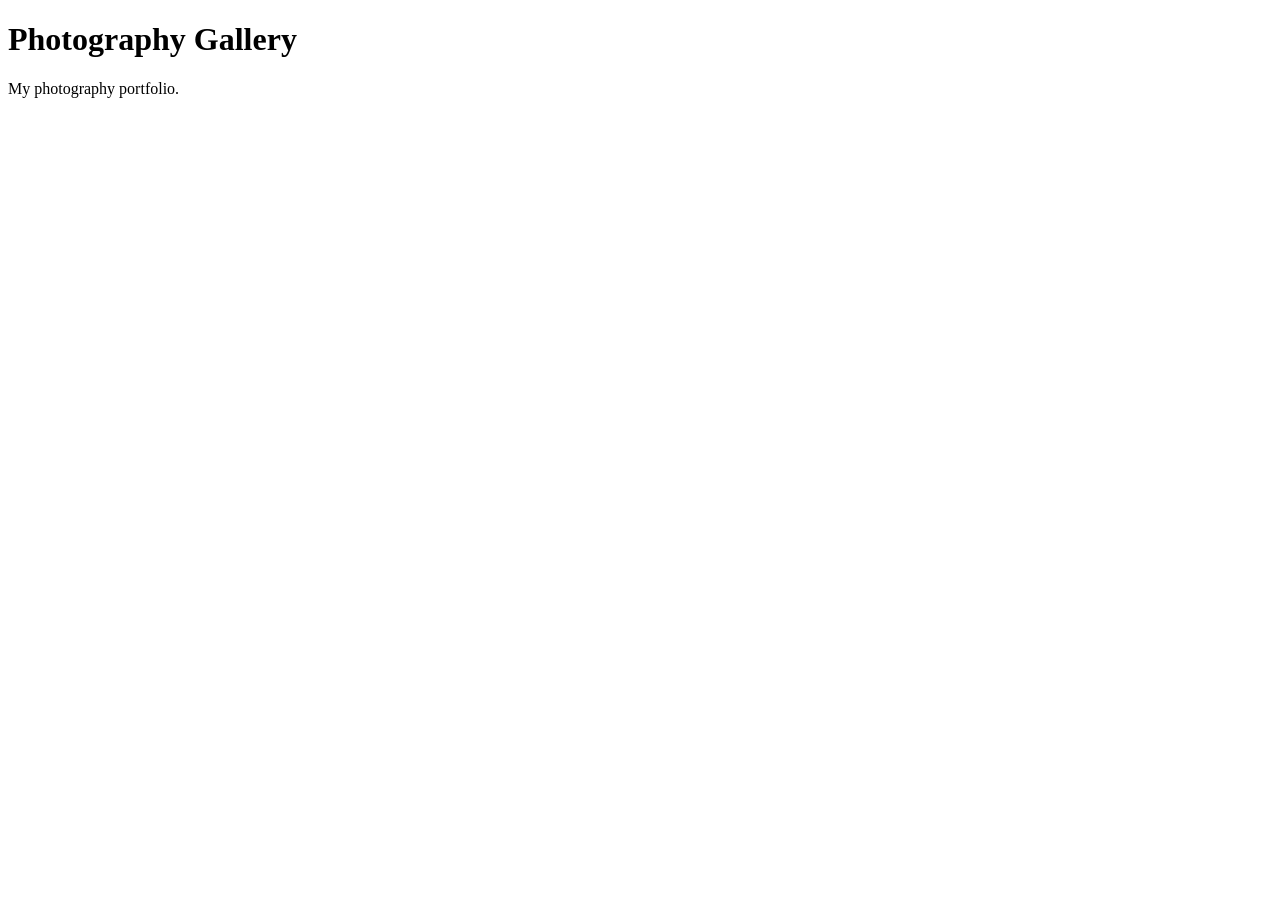
==== index.html @ 21d99387 "Create initial photography gallery" ====
<!DOCTYPE html>
<html lang="en">
<head>
    <meta charset="UTF-8">
    <meta name="viewport" content="width=device-width, initial-scale=1.0">
    <title>Photography Gallery</title>
</head>
<body>
    <h1>Photography Gallery</h1>
    <p>My photography portfolio.</p>
</body>
</html>
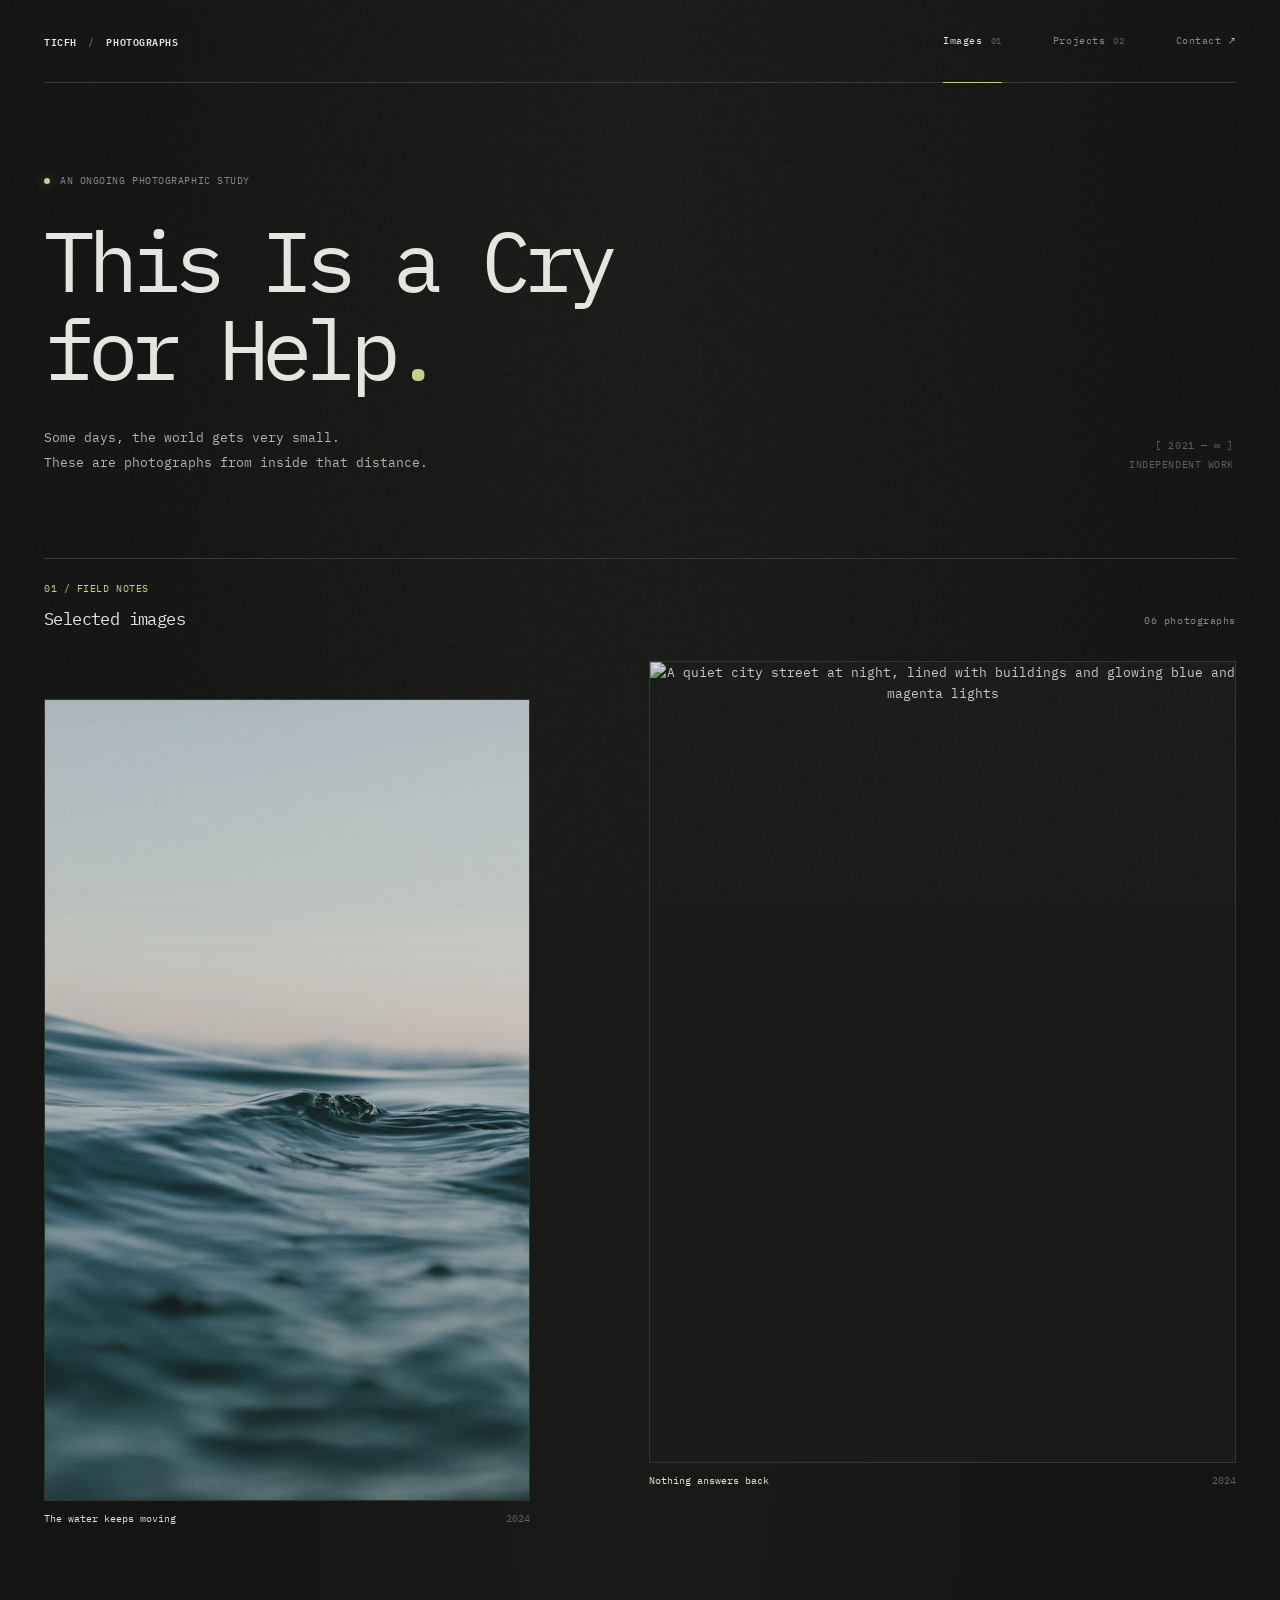
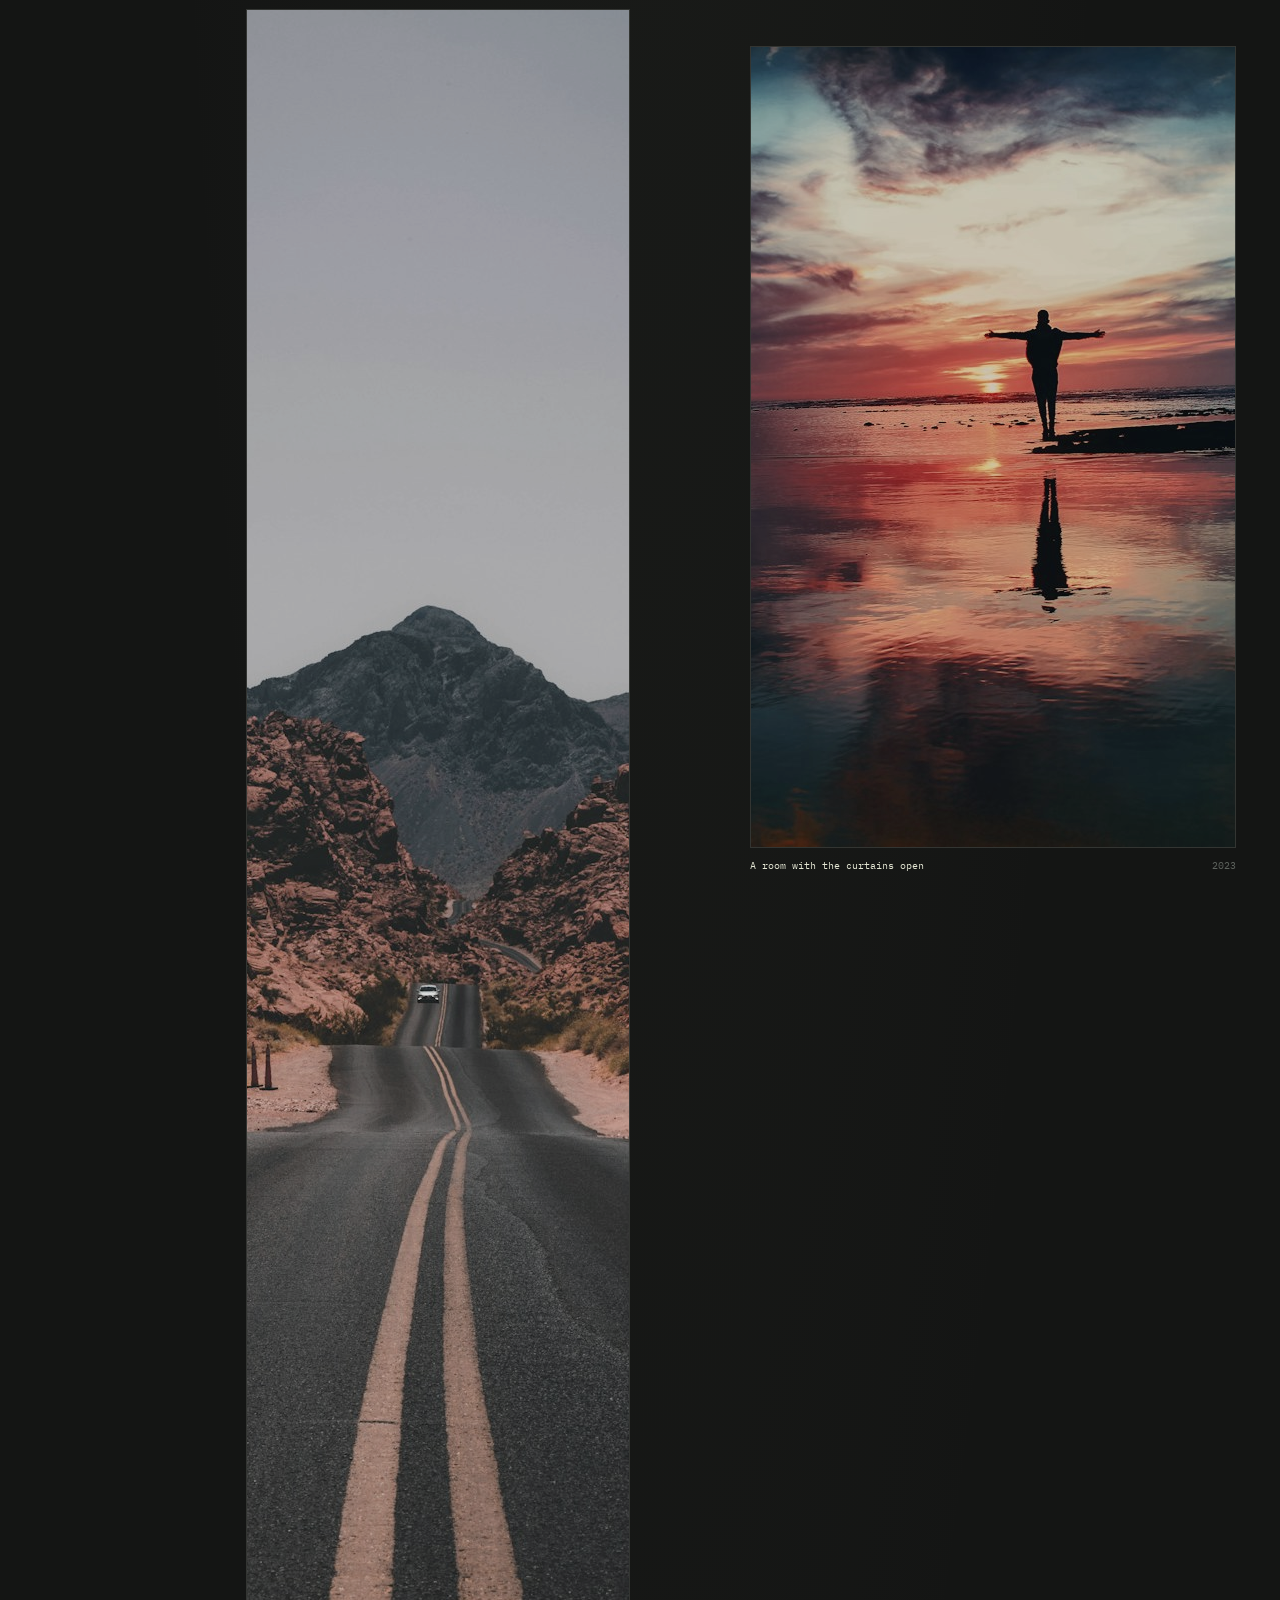
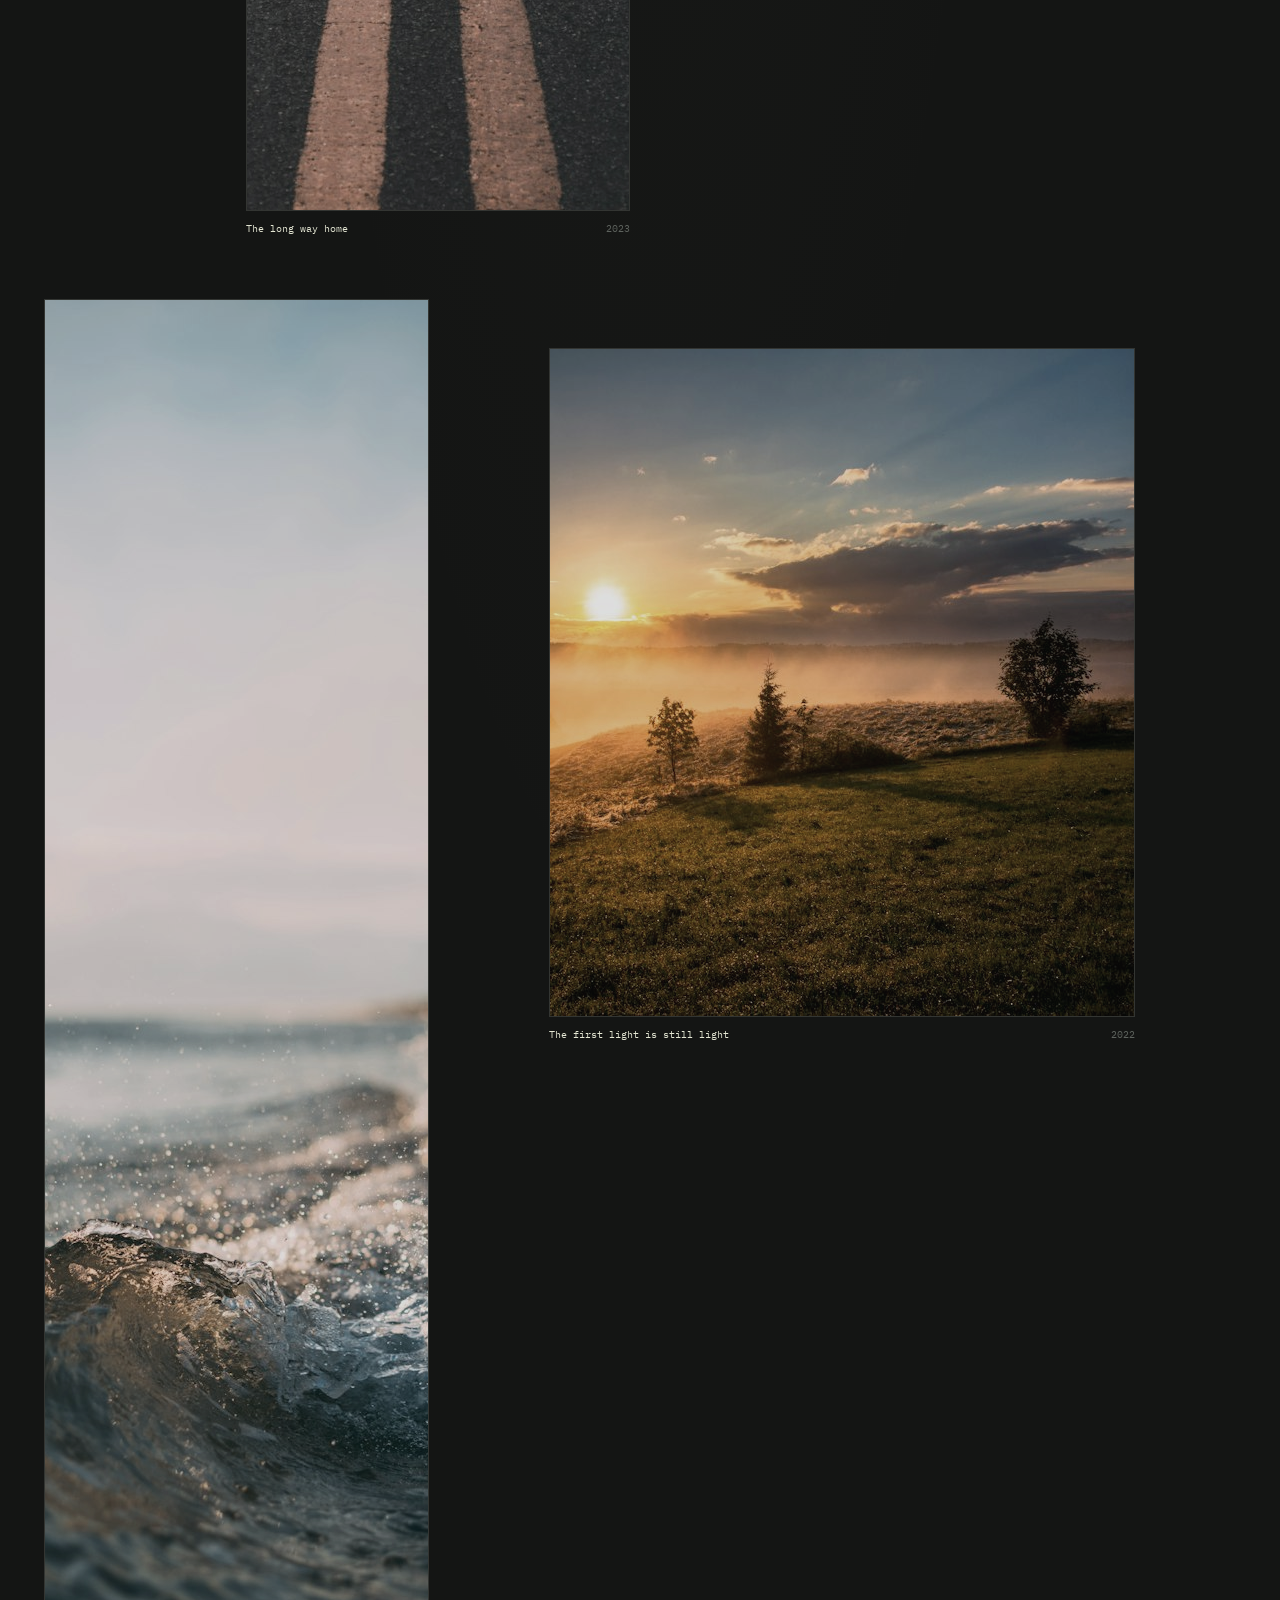
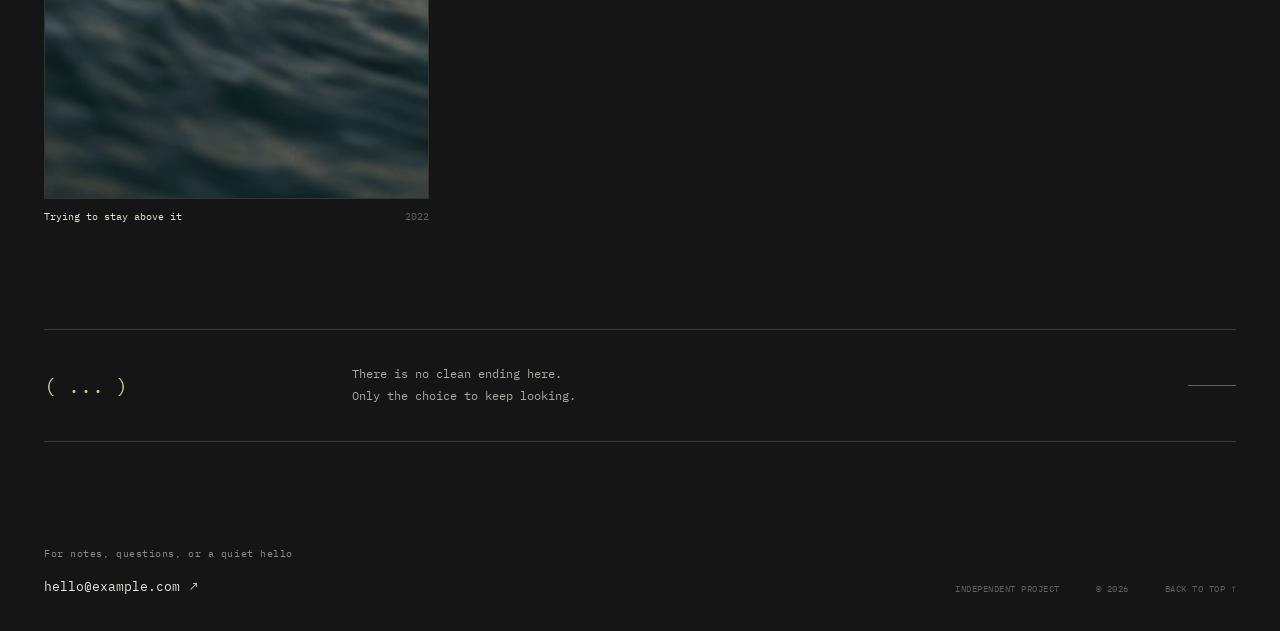
==== commit 250ebafa: "baseline ai website" ====
--- a/index.html
+++ b/index.html
@@ -4,10 +4,83 @@
 <head>
     <meta charset="UTF-8">
     <meta name="viewport" content="width=device-width, initial-scale=1.0">
-    <title>Photography Gallery</title>
+    <meta name="theme-color" content="#141514">
+    <meta name="description" content="A photographic study of isolation, difficult days, and the distance between needing help and asking for it.">
+    <title>This Is a Cry for Help — Photographs</title>
+    <link rel="stylesheet" href="./styles.css">
+    <script src="./script.js" defer></script>
 </head>
 <body>
-    <h1>Photography Gallery</h1>
-    <p>My photography portfolio.</p>
+    <div class="page-shell">
+        <header class="site-header">
+            <a class="wordmark" href="#top" aria-label="This Is a Cry for Help, home">TICFH<span> / </span>PHOTOGRAPHS</a>
+            <nav class="top-nav" aria-label="Main navigation">
+                <button class="nav-button is-active" type="button" data-view="gallery" aria-current="page">Images <span>01</span></button>
+                <button class="nav-button" type="button" data-view="projects">Projects <span>02</span></button>
+                <a class="nav-contact" href="#contact">Contact <span aria-hidden="true">↗</span></a>
+            </nav>
+        </header>
+
+        <main id="top">
+            <section class="intro" aria-labelledby="page-title">
+                <p class="eyebrow"><span class="status-dot" aria-hidden="true"></span> An ongoing photographic study</p>
+                <h1 id="page-title">This Is a Cry<br>for Help<span class="title-period">.</span></h1>
+                <div class="intro-bottom">
+                    <p class="artist-statement">Some days, the world gets very small.<br>These are photographs from inside that distance.</p>
+                    <p class="intro-index">[ 2021 — ∞ ]<br>INDEPENDENT WORK</p>
+                </div>
+            </section>
+
+            <section class="gallery-section" aria-labelledby="gallery-heading">
+                <div class="section-heading">
+                    <div>
+                        <p class="eyebrow section-kicker" id="view-kicker">01 / FIELD NOTES</p>
+                        <h2 id="gallery-heading">Selected images</h2>
+                    </div>
+                    <p class="image-count" id="image-count" aria-live="polite">Loading images…</p>
+                </div>
+                <div class="project-list" id="project-list" hidden></div>
+                <div class="photo-grid" id="photo-grid" aria-live="polite"></div>
+                <p class="load-error" id="load-error" role="alert" hidden>Images could not be loaded. Check that the gallery data file is available.</p>
+            </section>
+
+            <section class="closing-note" aria-label="Artist note">
+                <p class="closing-mark" aria-hidden="true">( ... )</p>
+                <p>There is no clean ending here.<br>Only the choice to keep looking.</p>
+                <span class="closing-rule" aria-hidden="true"></span>
+            </section>
+        </main>
+
+        <footer class="site-footer" id="contact">
+            <div>
+                <p class="eyebrow">For notes, questions, or a quiet hello</p>
+                <a class="email-link" href="mailto:hello@example.com">hello@example.com <span aria-hidden="true">↗</span></a>
+            </div>
+            <div class="footer-meta">
+                <span>INDEPENDENT PROJECT</span>
+                <span>© <span id="current-year"></span></span>
+                <a href="#top">BACK TO TOP ↑</a>
+            </div>
+        </footer>
+    </div>
+
+    <dialog class="lightbox" id="lightbox" aria-label="Photograph viewer">
+        <div class="lightbox-inner">
+            <div class="lightbox-topline">
+                <p class="lightbox-count" id="lightbox-count"></p>
+                <button class="icon-button close-button" id="close-lightbox" type="button" aria-label="Close photograph viewer" title="Close (Esc)">×</button>
+            </div>
+            <button class="lightbox-image-button" id="lightbox-image-button" type="button" aria-label="Next photograph">
+                <img id="lightbox-image" src="" alt="">
+            </button>
+            <div class="lightbox-caption-row">
+                <p class="lightbox-caption" id="lightbox-caption"></p>
+                <div class="lightbox-controls">
+                    <button class="icon-button" id="previous-image" type="button" aria-label="Previous photograph" title="Previous (←)">←</button>
+                    <button class="icon-button" id="next-image" type="button" aria-label="Next photograph" title="Next (→)">→</button>
+                </div>
+            </div>
+        </div>
+    </dialog>
 </body>
 </html>
--- a/styles.css
+++ b/styles.css
@@ -0,0 +1,834 @@
+@import url('https://fonts.googleapis.com/css2?family=IBM+Plex+Mono:wght@400;500;600&display=swap');
+
+:root {
+    color-scheme: dark;
+    --ink: #e7e5df;
+    --muted: #898b85;
+    --dim: #5d625d;
+    --line: #383b37;
+    --surface: #141514;
+    --surface-raised: #1a1c1a;
+    --acid: #c6d08c;
+    --mono: 'IBM Plex Mono', 'SFMono-Regular', Consolas, 'Liberation Mono', monospace;
+}
+
+* {
+    box-sizing: border-box;
+}
+
+html {
+    scroll-behavior: smooth;
+    background: var(--surface);
+}
+
+body {
+    margin: 0;
+    background-color: var(--surface);
+    background-image: radial-gradient(ellipse at 50% 0%, rgba(111, 119, 96, 0.08), transparent 55%);
+    color: var(--ink);
+    font-family: var(--mono);
+    font-size: 13px;
+    line-height: 1.65;
+    -webkit-font-smoothing: antialiased;
+}
+
+body::after {
+    position: fixed;
+    z-index: 5;
+    pointer-events: none;
+    content: '';
+    inset: 0;
+    opacity: 0.075;
+    background-image: url("data:image/svg+xml,%3Csvg viewBox='0 0 180 180' xmlns='http://www.w3.org/2000/svg'%3E%3Cfilter id='n'%3E%3CfeTurbulence type='fractalNoise' baseFrequency='.88' numOctaves='3' stitchTiles='stitch'/%3E%3C/filter%3E%3Crect width='100%25' height='100%25' filter='url(%23n)' opacity='.3'/%3E%3C/svg%3E");
+}
+
+button,
+a {
+    color: inherit;
+    font: inherit;
+}
+
+button:focus-visible,
+a:focus-visible {
+    outline: 1px solid var(--acid);
+    outline-offset: 5px;
+}
+
+a {
+    text-decoration: none;
+}
+
+.page-shell {
+    width: min(100% - 88px, 1440px);
+    margin-inline: auto;
+}
+
+.site-header {
+    min-height: 82px;
+    display: flex;
+    align-items: center;
+    justify-content: space-between;
+    border-bottom: 1px solid var(--line);
+}
+
+.wordmark,
+.nav-button,
+.nav-contact,
+.eyebrow,
+.intro-index,
+.image-count,
+.footer-meta {
+    font-size: 10px;
+    letter-spacing: 0.055em;
+}
+
+.wordmark {
+    color: var(--ink);
+    font-weight: 600;
+}
+
+.wordmark span {
+    color: var(--dim);
+    padding-inline: 5px;
+}
+
+.top-nav {
+    height: 82px;
+    display: flex;
+    align-items: stretch;
+    gap: clamp(22px, 4vw, 58px);
+}
+
+.nav-button,
+.nav-contact {
+    position: relative;
+    display: inline-flex;
+    align-items: center;
+    gap: 8px;
+    border: 0;
+    padding: 0;
+    background: transparent;
+    color: var(--muted);
+    cursor: pointer;
+    transition: color 180ms ease;
+}
+
+.nav-button span {
+    color: var(--dim);
+    font-size: 9px;
+}
+
+.nav-button:hover,
+.nav-contact:hover,
+.nav-button.is-active {
+    color: var(--ink);
+}
+
+.nav-button.is-active::after {
+    position: absolute;
+    right: 0;
+    bottom: -1px;
+    left: 0;
+    height: 1px;
+    background: var(--acid);
+    content: '';
+}
+
+.nav-contact span {
+    color: var(--acid);
+}
+
+.intro {
+    position: relative;
+    display: flex;
+    min-height: 475px;
+    flex-direction: column;
+    justify-content: center;
+    padding: 66px 0 58px;
+}
+
+.eyebrow {
+    margin: 0;
+    color: var(--muted);
+    text-transform: uppercase;
+}
+
+.intro .eyebrow {
+    display: flex;
+    align-items: center;
+    gap: 10px;
+}
+
+.status-dot {
+    width: 6px;
+    height: 6px;
+    border-radius: 50%;
+    background: var(--acid);
+    box-shadow: 0 0 12px rgba(198, 208, 140, 0.45);
+}
+
+h1,
+h2,
+p {
+    margin-top: 0;
+}
+
+h1 {
+    margin-bottom: 34px;
+    margin-top: 27px;
+    font-size: clamp(44px, 6.6vw, 91px);
+    font-weight: 400;
+    letter-spacing: -0.075em;
+    line-height: 1.04;
+}
+
+.title-period {
+    color: var(--acid);
+}
+
+.intro-bottom {
+    display: flex;
+    align-items: end;
+    justify-content: space-between;
+    gap: 30px;
+}
+
+.artist-statement {
+    margin: 0;
+    color: #b5b5ad;
+    font-size: 13px;
+    line-height: 1.9;
+}
+
+.intro-index {
+    margin: 0 2px 2px 0;
+    color: var(--dim);
+    line-height: 1.9;
+    text-align: right;
+}
+
+.gallery-section {
+    padding: 0 0 105px;
+    scroll-margin-top: 24px;
+}
+
+.section-heading {
+    display: flex;
+    align-items: end;
+    justify-content: space-between;
+    margin-bottom: 28px;
+    padding-top: 22px;
+    border-top: 1px solid var(--line);
+}
+
+.section-kicker {
+    margin-bottom: 7px;
+    color: var(--acid);
+}
+
+h2 {
+    margin: 0;
+    font-size: 17px;
+    font-weight: 400;
+    letter-spacing: -0.035em;
+}
+
+.image-count {
+    margin: 0 0 3px;
+    color: var(--muted);
+}
+
+.photo-grid {
+    display: grid;
+    grid-template-columns: repeat(12, minmax(0, 1fr));
+    align-items: start;
+    column-gap: 19px;
+    row-gap: 58px;
+}
+
+.photo-card {
+    grid-column: span 4;
+    min-width: 0;
+    animation: appear 700ms both;
+    animation-delay: calc(var(--item-index) * 65ms);
+}
+
+.photo-card:nth-child(6n + 1) {
+    grid-column: 1 / span 5;
+    margin-top: 38px;
+}
+
+.photo-card:nth-child(6n + 2) {
+    grid-column: 7 / span 6;
+    margin-top: 0;
+}
+
+.photo-card:nth-child(6n + 3) {
+    grid-column: 3 / span 4;
+    margin-top: 25px;
+}
+
+.photo-card:nth-child(6n + 4) {
+    grid-column: 8 / span 5;
+    margin-top: 62px;
+}
+
+.photo-card:nth-child(6n + 5) {
+    grid-column: 1 / span 4;
+    margin-top: 5px;
+}
+
+.photo-card:nth-child(6n) {
+    grid-column: 6 / span 6;
+    margin-top: 54px;
+}
+
+.photo-open {
+    position: relative;
+    display: block;
+    width: 100%;
+    overflow: hidden;
+    border: 1px solid rgba(231, 229, 223, 0.12);
+    padding: 0;
+    background: var(--surface-raised);
+    cursor: zoom-in;
+}
+
+.photo-open::after {
+    position: absolute;
+    inset: 0;
+    border: 1px solid transparent;
+    content: '';
+    transition: border-color 240ms ease;
+}
+
+.photo-open:hover::after {
+    border-color: rgba(198, 208, 140, 0.65);
+}
+
+.photo-open img {
+    display: block;
+    width: 100%;
+    aspect-ratio: var(--photo-ratio, 4 / 3);
+    object-fit: cover;
+    opacity: 0.88;
+    filter: saturate(0.72) contrast(0.96);
+    transition: transform 650ms cubic-bezier(0.2, 0.7, 0.2, 1), opacity 300ms ease, filter 300ms ease;
+}
+
+.photo-open:hover img {
+    transform: scale(1.025);
+    opacity: 1;
+    filter: saturate(0.9) contrast(1);
+}
+
+.photo-meta {
+    display: flex;
+    justify-content: space-between;
+    gap: 12px;
+    padding-top: 10px;
+    color: var(--muted);
+    font-size: 10px;
+    line-height: 1.5;
+}
+
+.photo-title {
+    color: #e4e6d3;
+}
+
+.photo-year {
+    flex: 0 0 auto;
+    color: var(--dim);
+}
+
+.project-list {
+    display: grid;
+    grid-template-columns: repeat(2, minmax(0, 1fr));
+    border-top: 1px solid var(--line);
+}
+
+.project-card {
+    display: grid;
+    grid-template-columns: minmax(100px, 38%) 1fr;
+    gap: 22px;
+    align-items: center;
+    padding: 22px 18px 22px 0;
+    border-bottom: 1px solid var(--line);
+    color: inherit;
+    text-align: left;
+    background: transparent;
+    cursor: pointer;
+    transition: background 180ms ease;
+}
+
+.project-card:nth-child(odd) {
+    margin-right: 26px;
+}
+
+.project-card:nth-child(even) {
+    margin-left: 26px;
+    padding-left: 18px;
+    border-left: 1px solid var(--line);
+}
+
+.project-card:hover .project-title,
+.project-card:focus-visible .project-title {
+    color: var(--acid);
+}
+
+.project-preview {
+    width: 100%;
+    aspect-ratio: 1.45;
+    object-fit: cover;
+    filter: saturate(0.65) brightness(0.8);
+}
+
+.project-number,
+.project-description,
+.project-total {
+    color: var(--muted);
+    font-size: 10px;
+}
+
+.project-number {
+    display: block;
+    margin-bottom: 13px;
+    color: var(--acid);
+}
+
+.project-title {
+    display: block;
+    margin-bottom: 8px;
+    font-size: 14px;
+    font-weight: 400;
+    transition: color 180ms ease;
+}
+
+.project-description {
+    display: block;
+    line-height: 1.7;
+}
+
+.project-total {
+    display: block;
+    margin-top: 14px;
+    color: var(--dim);
+}
+
+.load-error {
+    padding: 30px 0;
+    color: #d59f91;
+}
+
+.closing-note {
+    display: grid;
+    grid-template-columns: 1fr 2fr 1fr;
+    align-items: center;
+    gap: 20px;
+    margin-bottom: 104px;
+    padding: 33px 0;
+    border-top: 1px solid var(--line);
+    border-bottom: 1px solid var(--line);
+}
+
+.closing-note p:not(.closing-mark) {
+    margin: 0;
+    color: #a9aaa3;
+    font-size: 12px;
+    line-height: 1.9;
+}
+
+.closing-mark {
+    margin: 0;
+    color: var(--acid);
+    font-size: 20px;
+}
+
+.closing-rule {
+    justify-self: end;
+    width: 48px;
+    height: 1px;
+    background: var(--dim);
+}
+
+.site-footer {
+    display: flex;
+    align-items: end;
+    justify-content: space-between;
+    gap: 24px;
+    padding: 0 0 34px;
+}
+
+.site-footer .eyebrow {
+    margin-bottom: 13px;
+    text-transform: none;
+}
+
+.email-link {
+    display: inline-flex;
+    gap: 10px;
+    align-items: center;
+    color: var(--ink);
+    font-size: 13px;
+}
+
+.email-link span {
+    color: var(--acid);
+}
+
+.footer-meta {
+    display: flex;
+    gap: clamp(15px, 3vw, 36px);
+    color: var(--dim);
+    font-size: 9px;
+}
+
+.footer-meta a:hover {
+    color: var(--ink);
+}
+
+.lightbox {
+    width: min(100vw, 1120px);
+    max-width: none;
+    max-height: 100dvh;
+    border: 0;
+    padding: 0;
+    background: #101110;
+    color: var(--ink);
+}
+
+.lightbox::backdrop {
+    background: rgba(5, 6, 5, 0.94);
+    backdrop-filter: blur(5px);
+}
+
+.lightbox[open] {
+    animation: dialog-in 220ms ease both;
+}
+
+.lightbox-inner {
+    display: grid;
+    min-height: 100dvh;
+    grid-template-rows: 54px minmax(0, 1fr) auto;
+    padding: 24px 34px 27px;
+}
+
+.lightbox-topline,
+.lightbox-caption-row {
+    display: flex;
+    align-items: center;
+    justify-content: space-between;
+    gap: 20px;
+}
+
+.lightbox-count {
+    margin: 0;
+    color: var(--muted);
+    font-size: 10px;
+}
+
+.icon-button {
+    display: grid;
+    width: 40px;
+    height: 40px;
+    place-items: center;
+    border: 1px solid var(--line);
+    padding: 0;
+    background: transparent;
+    color: var(--ink);
+    font-size: 17px;
+    cursor: pointer;
+    transition: color 160ms ease, border-color 160ms ease;
+}
+
+.icon-button:hover {
+    border-color: var(--acid);
+    color: var(--acid);
+}
+
+.close-button {
+    font-size: 24px;
+    font-weight: 300;
+}
+
+.lightbox-image-button {
+    display: grid;
+    min-height: 0;
+    place-items: center;
+    border: 0;
+    padding: 12px 0;
+    background: transparent;
+    cursor: e-resize;
+}
+
+.lightbox-image-button img {
+    display: block;
+    max-width: 100%;
+    max-height: calc(100dvh - 165px);
+    object-fit: contain;
+}
+
+.lightbox-caption-row {
+    min-height: 54px;
+}
+
+.lightbox-caption {
+    margin: 0;
+    color: #b8b9b2;
+    font-size: 11px;
+}
+
+.lightbox-controls {
+    display: flex;
+    gap: 8px;
+}
+
+[hidden] {
+    display: none !important;
+}
+
+@keyframes appear {
+    from { opacity: 0; transform: translateY(9px); }
+    to { opacity: 1; transform: translateY(0); }
+}
+
+@keyframes dialog-in {
+    from { opacity: 0; }
+    to { opacity: 1; }
+}
+
+@media (max-width: 760px) {
+    .page-shell {
+        width: min(100% - 42px, 600px);
+    }
+
+    .site-header {
+        min-height: 68px;
+    }
+
+    .top-nav {
+        height: 68px;
+        gap: 19px;
+    }
+
+    .wordmark {
+        font-size: 9px;
+    }
+
+    .nav-button,
+    .nav-contact {
+        font-size: 9px;
+    }
+
+    .nav-button span {
+        display: none;
+    }
+
+    .intro {
+        min-height: 420px;
+        padding: 59px 0 48px;
+    }
+
+    h1 {
+        font-size: clamp(48px, 10vw, 74px);
+    }
+
+    .photo-grid {
+        grid-template-columns: repeat(6, minmax(0, 1fr));
+        column-gap: 12px;
+        row-gap: 36px;
+    }
+
+    .photo-card:nth-child(6n + 1) {
+        grid-column: 1 / span 4;
+        margin-top: 10px;
+    }
+
+    .photo-card:nth-child(6n + 2) {
+        grid-column: 3 / span 4;
+        margin-top: 10px;
+    }
+
+    .photo-card:nth-child(6n + 3) {
+        grid-column: 1 / span 5;
+        margin-top: 8px;
+    }
+
+    .photo-card:nth-child(6n + 4) {
+        grid-column: 2 / span 5;
+        margin-top: 12px;
+    }
+
+    .photo-card:nth-child(6n + 5) {
+        grid-column: 1 / span 4;
+        margin-top: 6px;
+    }
+
+    .photo-card:nth-child(6n) {
+        grid-column: 3 / span 4;
+        margin-top: 10px;
+    }
+
+    .project-card {
+        grid-template-columns: 1fr;
+        gap: 12px;
+        padding: 16px 10px 16px 0;
+    }
+
+    .project-card:nth-child(odd) {
+        margin-right: 14px;
+    }
+
+    .project-card:nth-child(even) {
+        margin-left: 14px;
+        padding-left: 12px;
+    }
+
+    .project-preview {
+        aspect-ratio: 1.5;
+    }
+
+    .project-number {
+        margin-bottom: 8px;
+    }
+
+    .project-description {
+        display: none;
+    }
+
+    .closing-note {
+        margin-bottom: 75px;
+    }
+}
+
+@media (max-width: 480px) {
+    .page-shell {
+        width: calc(100% - 32px);
+    }
+
+    .site-header {
+        min-height: 62px;
+    }
+
+    .wordmark {
+        max-width: 112px;
+        line-height: 1.5;
+    }
+
+    .top-nav {
+        height: 62px;
+        gap: 15px;
+    }
+
+    .intro {
+        min-height: 385px;
+        padding-top: 53px;
+    }
+
+    h1 {
+        margin-top: 24px;
+        margin-bottom: 27px;
+        font-size: 49px;
+    }
+
+    .artist-statement {
+        font-size: 11px;
+    }
+
+    .intro-index {
+        font-size: 8px;
+    }
+
+    .photo-grid {
+        grid-template-columns: repeat(4, minmax(0, 1fr));
+        column-gap: 10px;
+        row-gap: 28px;
+    }
+
+    .photo-card:nth-child(n) {
+        grid-column: span 3;
+        margin-top: 0;
+    }
+
+    .photo-card:nth-child(4n + 2) {
+        grid-column: 2 / span 3;
+    }
+
+    .photo-card:nth-child(4n + 3) {
+        grid-column: 1 / span 4;
+    }
+
+    .photo-card:nth-child(4n) {
+        grid-column: 2 / span 3;
+    }
+
+    .photo-meta {
+        padding-top: 7px;
+        font-size: 9px;
+    }
+
+    .project-list {
+        grid-template-columns: 1fr;
+    }
+
+    .project-card:nth-child(n) {
+        grid-template-columns: 34% 1fr;
+        gap: 15px;
+        margin: 0;
+        padding: 14px 0;
+        border-left: 0;
+    }
+
+    .project-description {
+        display: block;
+        font-size: 9px;
+    }
+
+    .project-total {
+        margin-top: 8px;
+    }
+
+    .closing-note {
+        grid-template-columns: 32px 1fr 30px;
+        gap: 14px;
+        margin-bottom: 61px;
+        padding: 25px 0;
+    }
+
+    .closing-note p:not(.closing-mark) {
+        font-size: 10px;
+    }
+
+    .site-footer {
+        align-items: start;
+        flex-direction: column;
+        padding-bottom: 24px;
+    }
+
+    .footer-meta {
+        width: 100%;
+        justify-content: space-between;
+        gap: 8px;
+        font-size: 8px;
+    }
+
+    .lightbox-inner {
+        padding: 14px 14px 18px;
+        grid-template-rows: 48px minmax(0, 1fr) auto;
+    }
+
+    .lightbox-image-button img {
+        max-height: calc(100dvh - 145px);
+    }
+}
+
+@media (prefers-reduced-motion: reduce) {
+    *,
+    *::before,
+    *::after {
+        scroll-behavior: auto !important;
+        animation-duration: 0.01ms !important;
+        animation-iteration-count: 1 !important;
+        transition-duration: 0.01ms !important;
+    }
+}
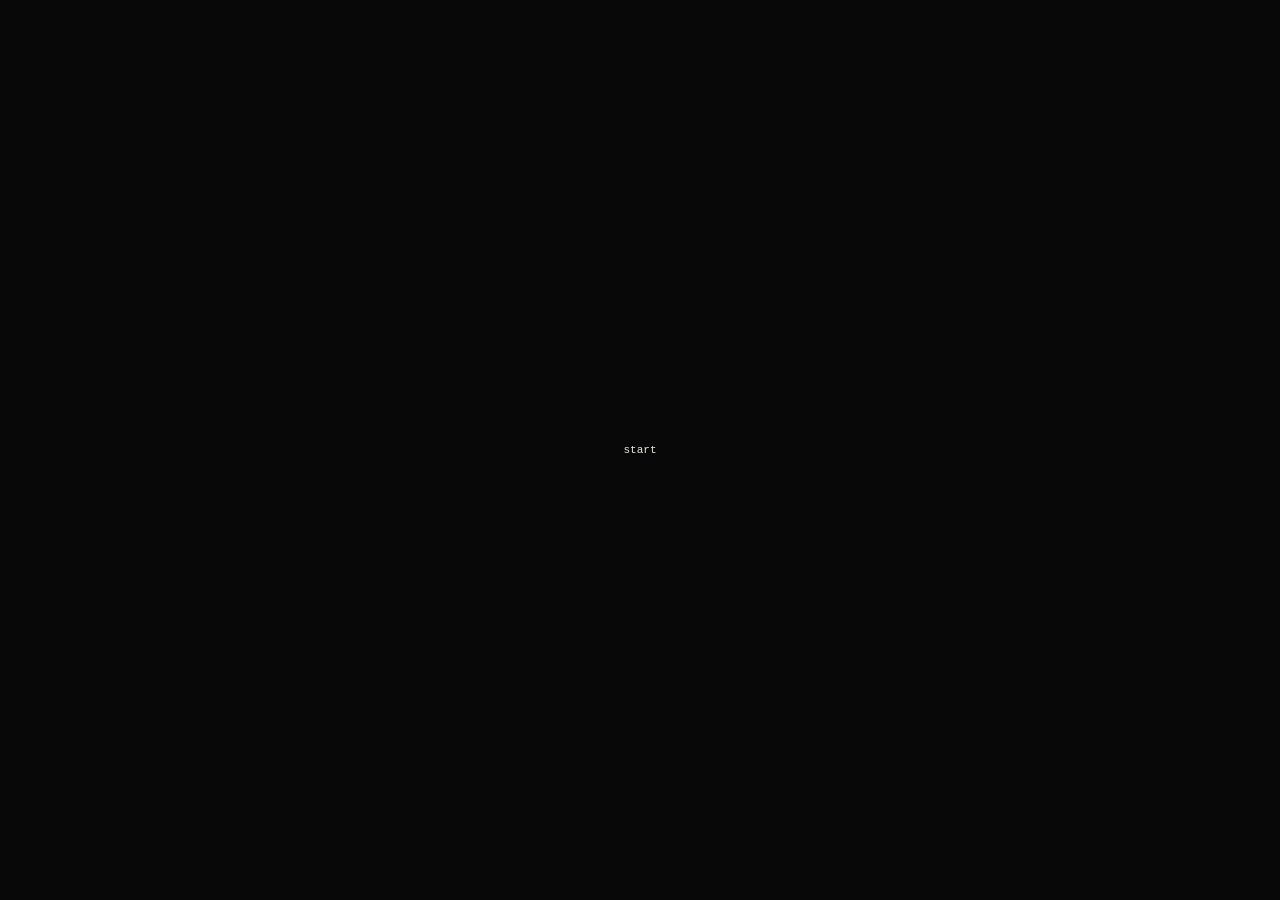
==== commit ca7f902f: "version 2: new theme + layout" ====
--- a/index.html
+++ b/index.html
@@ -3,84 +3,15 @@
 <html lang="en">
 <head>
     <meta charset="UTF-8">
-    <meta name="viewport" content="width=device-width, initial-scale=1.0">
-    <meta name="theme-color" content="#141514">
-    <meta name="description" content="A photographic study of isolation, difficult days, and the distance between needing help and asking for it.">
-    <title>This Is a Cry for Help — Photographs</title>
+    <meta name="viewport" content="width=device-width, initial-scale=1">
+    <meta name="theme-color" content="#080808">
+    <title>archive</title>
     <link rel="stylesheet" href="./styles.css">
-    <script src="./script.js" defer></script>
+    <script src="./script.js" data-site-root="./" defer></script>
 </head>
-<body>
-    <div class="page-shell">
-        <header class="site-header">
-            <a class="wordmark" href="#top" aria-label="This Is a Cry for Help, home">TICFH<span> / </span>PHOTOGRAPHS</a>
-            <nav class="top-nav" aria-label="Main navigation">
-                <button class="nav-button is-active" type="button" data-view="gallery" aria-current="page">Images <span>01</span></button>
-                <button class="nav-button" type="button" data-view="projects">Projects <span>02</span></button>
-                <a class="nav-contact" href="#contact">Contact <span aria-hidden="true">↗</span></a>
-            </nav>
-        </header>
-
-        <main id="top">
-            <section class="intro" aria-labelledby="page-title">
-                <p class="eyebrow"><span class="status-dot" aria-hidden="true"></span> An ongoing photographic study</p>
-                <h1 id="page-title">This Is a Cry<br>for Help<span class="title-period">.</span></h1>
-                <div class="intro-bottom">
-                    <p class="artist-statement">Some days, the world gets very small.<br>These are photographs from inside that distance.</p>
-                    <p class="intro-index">[ 2021 — ∞ ]<br>INDEPENDENT WORK</p>
-                </div>
-            </section>
-
-            <section class="gallery-section" aria-labelledby="gallery-heading">
-                <div class="section-heading">
-                    <div>
-                        <p class="eyebrow section-kicker" id="view-kicker">01 / FIELD NOTES</p>
-                        <h2 id="gallery-heading">Selected images</h2>
-                    </div>
-                    <p class="image-count" id="image-count" aria-live="polite">Loading images…</p>
-                </div>
-                <div class="project-list" id="project-list" hidden></div>
-                <div class="photo-grid" id="photo-grid" aria-live="polite"></div>
-                <p class="load-error" id="load-error" role="alert" hidden>Images could not be loaded. Check that the gallery data file is available.</p>
-            </section>
-
-            <section class="closing-note" aria-label="Artist note">
-                <p class="closing-mark" aria-hidden="true">( ... )</p>
-                <p>There is no clean ending here.<br>Only the choice to keep looking.</p>
-                <span class="closing-rule" aria-hidden="true"></span>
-            </section>
-        </main>
-
-        <footer class="site-footer" id="contact">
-            <div>
-                <p class="eyebrow">For notes, questions, or a quiet hello</p>
-                <a class="email-link" href="mailto:hello@example.com">hello@example.com <span aria-hidden="true">↗</span></a>
-            </div>
-            <div class="footer-meta">
-                <span>INDEPENDENT PROJECT</span>
-                <span>© <span id="current-year"></span></span>
-                <a href="#top">BACK TO TOP ↑</a>
-            </div>
-        </footer>
-    </div>
-
-    <dialog class="lightbox" id="lightbox" aria-label="Photograph viewer">
-        <div class="lightbox-inner">
-            <div class="lightbox-topline">
-                <p class="lightbox-count" id="lightbox-count"></p>
-                <button class="icon-button close-button" id="close-lightbox" type="button" aria-label="Close photograph viewer" title="Close (Esc)">×</button>
-            </div>
-            <button class="lightbox-image-button" id="lightbox-image-button" type="button" aria-label="Next photograph">
-                <img id="lightbox-image" src="" alt="">
-            </button>
-            <div class="lightbox-caption-row">
-                <p class="lightbox-caption" id="lightbox-caption"></p>
-                <div class="lightbox-controls">
-                    <button class="icon-button" id="previous-image" type="button" aria-label="Previous photograph" title="Previous (←)">←</button>
-                    <button class="icon-button" id="next-image" type="button" aria-label="Next photograph" title="Next (→)">→</button>
-                </div>
-            </div>
-        </div>
-    </dialog>
+<body data-page="landing">
+    <main class="landing-page">
+        <a class="start-link" href="./home.html">start</a>
+    </main>
 </body>
 </html>
--- a/styles.css
+++ b/styles.css
@@ -1,15 +1,11 @@
-@import url('https://fonts.googleapis.com/css2?family=IBM+Plex+Mono:wght@400;500;600&display=swap');
-
 :root {
     color-scheme: dark;
-    --ink: #e7e5df;
-    --muted: #898b85;
-    --dim: #5d625d;
-    --line: #383b37;
-    --surface: #141514;
-    --surface-raised: #1a1c1a;
-    --acid: #c6d08c;
-    --mono: 'IBM Plex Mono', 'SFMono-Regular', Consolas, 'Liberation Mono', monospace;
+    --black: #080808;
+    --cream: #e8e6df;
+    --muted: #8e8e87;
+    --quiet: #5e605b;
+    --line: #292a27;
+    --mono: "SFMono-Regular", Consolas, "Liberation Mono", Menlo, monospace;
 }
 
 * {
@@ -17,808 +13,523 @@
 }
 
 html {
+    min-width: 320px;
+    background: var(--black);
     scroll-behavior: smooth;
-    background: var(--surface);
 }
 
 body {
+    min-width: 320px;
     margin: 0;
-    background-color: var(--surface);
-    background-image: radial-gradient(ellipse at 50% 0%, rgba(111, 119, 96, 0.08), transparent 55%);
-    color: var(--ink);
+    background: var(--black);
+    color: var(--cream);
     font-family: var(--mono);
-    font-size: 13px;
+    font-size: 11px;
     line-height: 1.65;
     -webkit-font-smoothing: antialiased;
 }
 
 body::after {
-    position: fixed;
-    z-index: 5;
-    pointer-events: none;
-    content: '';
-    inset: 0;
-    opacity: 0.075;
-    background-image: url("data:image/svg+xml,%3Csvg viewBox='0 0 180 180' xmlns='http://www.w3.org/2000/svg'%3E%3Cfilter id='n'%3E%3CfeTurbulence type='fractalNoise' baseFrequency='.88' numOctaves='3' stitchTiles='stitch'/%3E%3C/filter%3E%3Crect width='100%25' height='100%25' filter='url(%23n)' opacity='.3'/%3E%3C/svg%3E");
-}
-
-button,
-a {
+    display: none !important;
+}
+
+a,
+button {
     color: inherit;
     font: inherit;
 }
 
-button:focus-visible,
-a:focus-visible {
-    outline: 1px solid var(--acid);
-    outline-offset: 5px;
-}
-
 a {
     text-decoration: none;
 }
 
-.page-shell {
-    width: min(100% - 88px, 1440px);
-    margin-inline: auto;
-}
-
-.site-header {
-    min-height: 82px;
-    display: flex;
-    align-items: center;
-    justify-content: space-between;
-    border-bottom: 1px solid var(--line);
-}
-
-.wordmark,
-.nav-button,
-.nav-contact,
-.eyebrow,
-.intro-index,
-.image-count,
-.footer-meta {
-    font-size: 10px;
-    letter-spacing: 0.055em;
-}
-
-.wordmark {
-    color: var(--ink);
-    font-weight: 600;
-}
-
-.wordmark span {
-    color: var(--dim);
-    padding-inline: 5px;
-}
-
-.top-nav {
-    height: 82px;
-    display: flex;
-    align-items: stretch;
-    gap: clamp(22px, 4vw, 58px);
-}
-
-.nav-button,
-.nav-contact {
-    position: relative;
-    display: inline-flex;
-    align-items: center;
-    gap: 8px;
+a:hover,
+button:hover {
+    color: var(--cream);
+}
+
+a:focus-visible,
+button:focus-visible {
+    outline: 1px solid var(--cream);
+    outline-offset: 5px;
+}
+
+button {
     border: 0;
     padding: 0;
     background: transparent;
-    color: var(--muted);
     cursor: pointer;
-    transition: color 180ms ease;
-}
-
-.nav-button span {
-    color: var(--dim);
-    font-size: 9px;
-}
-
-.nav-button:hover,
-.nav-contact:hover,
-.nav-button.is-active {
-    color: var(--ink);
-}
-
-.nav-button.is-active::after {
-    position: absolute;
-    right: 0;
-    bottom: -1px;
-    left: 0;
-    height: 1px;
-    background: var(--acid);
-    content: '';
-}
-
-.nav-contact span {
-    color: var(--acid);
-}
-
-.intro {
-    position: relative;
+}
+
+[hidden] {
+    display: none !important;
+}
+
+.landing-page {
+    display: grid;
+    width: 100%;
+    min-height: 100svh;
+    place-items: center;
+}
+
+.start-link {
+    padding: 8px 10px;
+    color: var(--cream);
+    font-size: 11px;
+    transition: opacity 140ms ease, transform 140ms ease;
+}
+
+.start-link:hover {
+    opacity: 0.66;
+    transform: translateY(-1px);
+}
+
+.start-link.is-leaving {
+    opacity: 0;
+}
+
+.archive-header {
+    position: fixed;
+    z-index: 4;
+    top: 0;
+    left: 50%;
     display: flex;
-    min-height: 475px;
-    flex-direction: column;
-    justify-content: center;
-    padding: 66px 0 58px;
-}
-
-.eyebrow {
-    margin: 0;
-    color: var(--muted);
-    text-transform: uppercase;
-}
-
-.intro .eyebrow {
+    width: min(calc(100% - 64px), 1160px);
+    min-height: 58px;
+    align-items: center;
+    justify-content: space-between;
+    transform: translateX(-50%);
+    color: var(--muted);
+    font-size: 10px;
+}
+
+.site-mark > span:last-child {
+    margin-left: 4px;
+    color: var(--quiet);
+}
+
+.site-nav {
     display: flex;
     align-items: center;
-    gap: 10px;
-}
-
-.status-dot {
-    width: 6px;
-    height: 6px;
-    border-radius: 50%;
-    background: var(--acid);
-    box-shadow: 0 0 12px rgba(198, 208, 140, 0.45);
-}
-
-h1,
-h2,
-p {
-    margin-top: 0;
-}
-
-h1 {
-    margin-bottom: 34px;
-    margin-top: 27px;
-    font-size: clamp(44px, 6.6vw, 91px);
-    font-weight: 400;
-    letter-spacing: -0.075em;
-    line-height: 1.04;
-}
-
-.title-period {
-    color: var(--acid);
-}
-
-.intro-bottom {
-    display: flex;
-    align-items: end;
-    justify-content: space-between;
-    gap: 30px;
-}
-
-.artist-statement {
-    margin: 0;
-    color: #b5b5ad;
-    font-size: 13px;
-    line-height: 1.9;
-}
-
-.intro-index {
-    margin: 0 2px 2px 0;
-    color: var(--dim);
-    line-height: 1.9;
-    text-align: right;
-}
-
-.gallery-section {
-    padding: 0 0 105px;
-    scroll-margin-top: 24px;
-}
-
-.section-heading {
-    display: flex;
-    align-items: end;
-    justify-content: space-between;
-    margin-bottom: 28px;
-    padding-top: 22px;
-    border-top: 1px solid var(--line);
-}
-
-.section-kicker {
-    margin-bottom: 7px;
-    color: var(--acid);
-}
-
-h2 {
-    margin: 0;
-    font-size: 17px;
-    font-weight: 400;
-    letter-spacing: -0.035em;
-}
-
-.image-count {
-    margin: 0 0 3px;
-    color: var(--muted);
+    gap: clamp(18px, 3vw, 38px);
+}
+
+.site-nav a[aria-current="page"] {
+    color: var(--cream);
+}
+
+.sound-toggle {
+    color: var(--muted);
+}
+
+.archive-main,
+.archive-footer {
+    width: min(calc(100% - 80px), 1160px);
+    margin-inline: auto;
+}
+
+.archive-main {
+    min-height: calc(100svh - 150px);
+    padding-top: 104px;
+    animation: page-in 180ms ease both;
+}
+
+.gallery-main {
+    padding-top: 110px;
 }
 
 .photo-grid {
     display: grid;
-    grid-template-columns: repeat(12, minmax(0, 1fr));
+    grid-template-columns: repeat(3, minmax(0, 1fr));
     align-items: start;
-    column-gap: 19px;
-    row-gap: 58px;
+    gap: 76px 34px;
+    width: min(100%, 1080px);
+    margin-inline: auto;
 }
 
 .photo-card {
-    grid-column: span 4;
     min-width: 0;
-    animation: appear 700ms both;
-    animation-delay: calc(var(--item-index) * 65ms);
-}
-
-.photo-card:nth-child(6n + 1) {
-    grid-column: 1 / span 5;
-    margin-top: 38px;
-}
-
-.photo-card:nth-child(6n + 2) {
-    grid-column: 7 / span 6;
+    margin: 0;
+    animation: none;
+}
+
+.photo-card:nth-child(n) {
+    grid-column: span 1;
     margin-top: 0;
 }
 
-.photo-card:nth-child(6n + 3) {
-    grid-column: 3 / span 4;
-    margin-top: 25px;
-}
-
-.photo-card:nth-child(6n + 4) {
-    grid-column: 8 / span 5;
-    margin-top: 62px;
-}
-
-.photo-card:nth-child(6n + 5) {
-    grid-column: 1 / span 4;
-    margin-top: 5px;
-}
-
-.photo-card:nth-child(6n) {
-    grid-column: 6 / span 6;
-    margin-top: 54px;
+.photo-card[data-layout="wide"] {
+    grid-column: span 2;
 }
 
 .photo-open {
     position: relative;
     display: block;
     width: 100%;
-    overflow: hidden;
-    border: 1px solid rgba(231, 229, 223, 0.12);
-    padding: 0;
-    background: var(--surface-raised);
+    overflow: visible;
+    background: transparent;
     cursor: zoom-in;
-}
-
-.photo-open::after {
-    position: absolute;
-    inset: 0;
-    border: 1px solid transparent;
-    content: '';
-    transition: border-color 240ms ease;
-}
-
-.photo-open:hover::after {
-    border-color: rgba(198, 208, 140, 0.65);
-}
-
-.photo-open img {
+    transition: transform 180ms ease;
+}
+
+.photo-open:hover {
+    transform: scale(1.012);
+}
+
+.photo-open:focus-visible {
+    outline: 1px solid rgba(232, 230, 223, 0.6);
+    outline-offset: 5px;
+}
+
+.gallery-image {
     display: block;
     width: 100%;
+    height: auto;
+    max-height: 76svh;
+    object-fit: contain;
+    opacity: 0.94;
+    transition: opacity 140ms ease;
+}
+
+.photo-open:hover .gallery-image {
+    opacity: 1;
+}
+
+.photo-error {
+    display: grid;
+    width: 100%;
+    min-height: 130px;
     aspect-ratio: var(--photo-ratio, 4 / 3);
-    object-fit: cover;
-    opacity: 0.88;
-    filter: saturate(0.72) contrast(0.96);
-    transition: transform 650ms cubic-bezier(0.2, 0.7, 0.2, 1), opacity 300ms ease, filter 300ms ease;
-}
-
-.photo-open:hover img {
-    transform: scale(1.025);
-    opacity: 1;
-    filter: saturate(0.9) contrast(1);
-}
-
-.photo-meta {
-    display: flex;
-    justify-content: space-between;
-    gap: 12px;
-    padding-top: 10px;
+    place-content: center;
+    gap: 5px;
+    border: 1px solid var(--line);
+    color: var(--muted);
+    font-size: 9px;
+    text-align: center;
+}
+
+.photo-error span:first-child {
+    color: var(--quiet);
+}
+
+.gallery-status {
+    margin: 90px 0 0;
     color: var(--muted);
     font-size: 10px;
-    line-height: 1.5;
-}
-
-.photo-title {
-    color: #e4e6d3;
-}
-
-.photo-year {
-    flex: 0 0 auto;
-    color: var(--dim);
-}
-
-.project-list {
-    display: grid;
-    grid-template-columns: repeat(2, minmax(0, 1fr));
+    text-align: center;
+}
+
+.collections-main {
+    padding-top: 25svh;
+}
+
+.collection-list {
+    width: min(100%, 600px);
+    margin: 0;
+    padding: 0;
+    list-style: none;
+}
+
+.collection-list li {
+    border-bottom: 1px solid var(--line);
+}
+
+.collection-list li:first-child {
     border-top: 1px solid var(--line);
 }
 
-.project-card {
-    display: grid;
-    grid-template-columns: minmax(100px, 38%) 1fr;
-    gap: 22px;
-    align-items: center;
-    padding: 22px 18px 22px 0;
-    border-bottom: 1px solid var(--line);
-    color: inherit;
-    text-align: left;
-    background: transparent;
-    cursor: pointer;
-    transition: background 180ms ease;
-}
-
-.project-card:nth-child(odd) {
-    margin-right: 26px;
-}
-
-.project-card:nth-child(even) {
-    margin-left: 26px;
-    padding-left: 18px;
-    border-left: 1px solid var(--line);
-}
-
-.project-card:hover .project-title,
-.project-card:focus-visible .project-title {
-    color: var(--acid);
-}
-
-.project-preview {
-    width: 100%;
-    aspect-ratio: 1.45;
-    object-fit: cover;
-    filter: saturate(0.65) brightness(0.8);
-}
-
-.project-number,
-.project-description,
-.project-total {
-    color: var(--muted);
-    font-size: 10px;
-}
-
-.project-number {
+.collection-list a {
     display: block;
-    margin-bottom: 13px;
-    color: var(--acid);
-}
-
-.project-title {
-    display: block;
-    margin-bottom: 8px;
-    font-size: 14px;
-    font-weight: 400;
-    transition: color 180ms ease;
-}
-
-.project-description {
-    display: block;
-    line-height: 1.7;
-}
-
-.project-total {
-    display: block;
-    margin-top: 14px;
-    color: var(--dim);
-}
-
-.load-error {
-    padding: 30px 0;
-    color: #d59f91;
-}
-
-.closing-note {
-    display: grid;
-    grid-template-columns: 1fr 2fr 1fr;
-    align-items: center;
-    gap: 20px;
-    margin-bottom: 104px;
-    padding: 33px 0;
-    border-top: 1px solid var(--line);
-    border-bottom: 1px solid var(--line);
-}
-
-.closing-note p:not(.closing-mark) {
-    margin: 0;
-    color: #a9aaa3;
+    padding: 17px 0;
+    color: var(--cream);
     font-size: 12px;
-    line-height: 1.9;
-}
-
-.closing-mark {
-    margin: 0;
-    color: var(--acid);
-    font-size: 20px;
-}
-
-.closing-rule {
-    justify-self: end;
-    width: 48px;
-    height: 1px;
-    background: var(--dim);
-}
-
-.site-footer {
-    display: flex;
-    align-items: end;
-    justify-content: space-between;
-    gap: 24px;
-    padding: 0 0 34px;
-}
-
-.site-footer .eyebrow {
-    margin-bottom: 13px;
-    text-transform: none;
-}
-
-.email-link {
-    display: inline-flex;
-    gap: 10px;
-    align-items: center;
-    color: var(--ink);
-    font-size: 13px;
-}
-
-.email-link span {
-    color: var(--acid);
-}
-
-.footer-meta {
-    display: flex;
-    gap: clamp(15px, 3vw, 36px);
-    color: var(--dim);
+    transition: opacity 140ms ease;
+}
+
+.collection-list a:hover {
+    opacity: 0.62;
+}
+
+.collection-id {
+    margin: 0 0 32px;
+    color: var(--muted);
     font-size: 9px;
 }
 
-.footer-meta a:hover {
-    color: var(--ink);
-}
-
-.lightbox {
-    width: min(100vw, 1120px);
-    max-width: none;
-    max-height: 100dvh;
-    border: 0;
-    padding: 0;
-    background: #101110;
-    color: var(--ink);
-}
-
-.lightbox::backdrop {
-    background: rgba(5, 6, 5, 0.94);
-    backdrop-filter: blur(5px);
-}
-
-.lightbox[open] {
-    animation: dialog-in 220ms ease both;
-}
-
-.lightbox-inner {
-    display: grid;
-    min-height: 100dvh;
-    grid-template-rows: 54px minmax(0, 1fr) auto;
-    padding: 24px 34px 27px;
-}
-
-.lightbox-topline,
-.lightbox-caption-row {
+.collection-ending {
     display: flex;
     align-items: center;
     justify-content: space-between;
-    gap: 20px;
-}
-
-.lightbox-count {
+    gap: 24px;
+    margin-top: 94px;
+    color: var(--muted);
+    font-size: 9px;
+}
+
+.collection-ending p {
     margin: 0;
-    color: var(--muted);
-    font-size: 10px;
-}
-
-.icon-button {
+}
+
+.collection-ending a:hover,
+.archive-footer a:hover {
+    color: var(--cream);
+}
+
+.archive-footer {
+    display: flex;
+    min-height: 88px;
+    align-items: end;
+    justify-content: flex-end;
+    padding-bottom: 24px;
+    color: var(--muted);
+    font-size: 9px;
+}
+
+.image-viewer {
+    width: 100%;
+    max-width: none;
+    height: 100%;
+    max-height: none;
+    border: 0;
+    padding: 0;
+    overflow: hidden;
+    background: transparent;
+    color: var(--cream);
+}
+
+.image-viewer::backdrop {
+    background: rgba(3, 3, 3, 0.975);
+}
+
+.viewer-shell {
     display: grid;
-    width: 40px;
-    height: 40px;
-    place-items: center;
-    border: 1px solid var(--line);
-    padding: 0;
-    background: transparent;
-    color: var(--ink);
-    font-size: 17px;
-    cursor: pointer;
-    transition: color 160ms ease, border-color 160ms ease;
-}
-
-.icon-button:hover {
-    border-color: var(--acid);
-    color: var(--acid);
-}
-
-.close-button {
-    font-size: 24px;
-    font-weight: 300;
-}
-
-.lightbox-image-button {
+    width: min(100%, 1500px);
+    height: 100%;
+    grid-template-rows: auto minmax(0, 1fr) auto;
+    margin-inline: auto;
+    padding: 20px 30px 24px;
+}
+
+.viewer-topline,
+.viewer-bottomline,
+.viewer-controls {
+    display: flex;
+    align-items: center;
+    justify-content: space-between;
+}
+
+.viewer-topline {
+    min-height: 42px;
+}
+
+.viewer-count,
+.viewer-details,
+.viewer-end {
+    margin: 0;
+    color: var(--muted);
+    font-size: 9px;
+}
+
+.viewer-stage {
     display: grid;
     min-height: 0;
     place-items: center;
-    border: 0;
-    padding: 12px 0;
-    background: transparent;
-    cursor: e-resize;
-}
-
-.lightbox-image-button img {
+    padding: 14px 0;
+}
+
+.viewer-image {
     display: block;
     max-width: 100%;
-    max-height: calc(100dvh - 165px);
+    max-height: calc(100svh - 150px);
     object-fit: contain;
-}
-
-.lightbox-caption-row {
-    min-height: 54px;
-}
-
-.lightbox-caption {
-    margin: 0;
-    color: #b8b9b2;
-    font-size: 11px;
-}
-
-.lightbox-controls {
+    opacity: 1;
+    transition: opacity 90ms ease;
+}
+
+.viewer-image.is-changing,
+.viewer-image.is-missing {
+    opacity: 0;
+}
+
+.viewer-bottomline {
+    min-height: 42px;
+    gap: 24px;
+}
+
+.viewer-details {
     display: flex;
-    gap: 8px;
-}
-
-[hidden] {
-    display: none !important;
-}
-
-@keyframes appear {
-    from { opacity: 0; transform: translateY(9px); }
-    to { opacity: 1; transform: translateY(0); }
-}
-
-@keyframes dialog-in {
+    flex-wrap: wrap;
+    gap: 8px 18px;
+}
+
+.viewer-controls {
+    gap: 18px;
+}
+
+.viewer-button {
+    min-width: 28px;
+    min-height: 28px;
+    color: var(--muted);
+    font-size: 10px;
+}
+
+.viewer-close {
+    min-width: 48px;
+    text-align: right;
+}
+
+.viewer-button:disabled {
+    color: #41423f;
+    cursor: default;
+}
+
+.viewer-end[hidden],
+.collection-ending[hidden],
+.gallery-status[hidden] {
+    display: none;
+}
+
+.loading-screen {
+    display: none;
+}
+
+.is-loading .loading-screen {
+    position: fixed;
+    z-index: 10;
+    inset: 0;
+    display: grid;
+    place-items: center;
+    background: var(--black);
+    opacity: 1;
+}
+
+.is-ready .loading-screen {
+    opacity: 0;
+    pointer-events: none;
+    transition: opacity 220ms ease;
+}
+
+.loading-screen span {
+    display: block;
+    width: 30px;
+    height: 1px;
+    background: var(--cream);
+    animation: line-pulse 850ms ease-in-out infinite alternate;
+}
+
+.gallery-visible .photo-card {
+    animation: image-in 340ms ease both;
+    animation-delay: calc(var(--item-index, 0) * 45ms);
+}
+
+.page-leaving .landing-page,
+.page-leaving .archive-header,
+.page-leaving .archive-main,
+.page-leaving .archive-footer {
+    opacity: 0;
+    transition: opacity 140ms ease;
+}
+
+.visually-hidden {
+    position: absolute;
+    width: 1px;
+    height: 1px;
+    padding: 0;
+    overflow: hidden;
+    clip: rect(0, 0, 0, 0);
+    white-space: nowrap;
+    clip-path: inset(50%);
+}
+
+@keyframes line-pulse {
+    from { transform: scaleX(0.45); opacity: 0.45; }
+    to { transform: scaleX(1); opacity: 0.9; }
+}
+
+@keyframes image-in {
     from { opacity: 0; }
     to { opacity: 1; }
 }
 
+@keyframes page-in {
+    from { opacity: 0; }
+    to { opacity: 1; }
+}
+
 @media (max-width: 760px) {
-    .page-shell {
-        width: min(100% - 42px, 600px);
-    }
-
-    .site-header {
-        min-height: 68px;
-    }
-
-    .top-nav {
-        height: 68px;
-        gap: 19px;
-    }
-
-    .wordmark {
-        font-size: 9px;
-    }
-
-    .nav-button,
-    .nav-contact {
-        font-size: 9px;
-    }
-
-    .nav-button span {
-        display: none;
-    }
-
-    .intro {
-        min-height: 420px;
-        padding: 59px 0 48px;
-    }
-
-    h1 {
-        font-size: clamp(48px, 10vw, 74px);
+    .archive-header {
+        width: calc(100% - 42px);
+    }
+
+    .archive-main,
+    .archive-footer {
+        width: calc(100% - 42px);
     }
 
     .photo-grid {
-        grid-template-columns: repeat(6, minmax(0, 1fr));
-        column-gap: 12px;
-        row-gap: 36px;
-    }
-
-    .photo-card:nth-child(6n + 1) {
-        grid-column: 1 / span 4;
-        margin-top: 10px;
-    }
-
-    .photo-card:nth-child(6n + 2) {
-        grid-column: 3 / span 4;
-        margin-top: 10px;
-    }
-
-    .photo-card:nth-child(6n + 3) {
-        grid-column: 1 / span 5;
-        margin-top: 8px;
-    }
-
-    .photo-card:nth-child(6n + 4) {
-        grid-column: 2 / span 5;
-        margin-top: 12px;
-    }
-
-    .photo-card:nth-child(6n + 5) {
-        grid-column: 1 / span 4;
-        margin-top: 6px;
-    }
-
-    .photo-card:nth-child(6n) {
-        grid-column: 3 / span 4;
-        margin-top: 10px;
-    }
-
-    .project-card {
-        grid-template-columns: 1fr;
-        gap: 12px;
-        padding: 16px 10px 16px 0;
-    }
-
-    .project-card:nth-child(odd) {
-        margin-right: 14px;
-    }
-
-    .project-card:nth-child(even) {
-        margin-left: 14px;
-        padding-left: 12px;
-    }
-
-    .project-preview {
-        aspect-ratio: 1.5;
-    }
-
-    .project-number {
-        margin-bottom: 8px;
-    }
-
-    .project-description {
-        display: none;
-    }
-
-    .closing-note {
-        margin-bottom: 75px;
-    }
-}
-
-@media (max-width: 480px) {
-    .page-shell {
-        width: calc(100% - 32px);
-    }
-
-    .site-header {
-        min-height: 62px;
-    }
-
-    .wordmark {
-        max-width: 112px;
-        line-height: 1.5;
-    }
-
-    .top-nav {
-        height: 62px;
-        gap: 15px;
-    }
-
-    .intro {
-        min-height: 385px;
-        padding-top: 53px;
-    }
-
-    h1 {
-        margin-top: 24px;
-        margin-bottom: 27px;
-        font-size: 49px;
-    }
-
-    .artist-statement {
-        font-size: 11px;
-    }
-
-    .intro-index {
-        font-size: 8px;
+        grid-template-columns: repeat(2, minmax(0, 1fr));
+        gap: 50px 20px;
+    }
+
+    .photo-card[data-layout="wide"] {
+        grid-column: span 2;
+    }
+}
+
+@media (max-width: 520px) {
+    .archive-header {
+        min-height: 56px;
+    }
+
+    .site-nav {
+        gap: 14px;
+    }
+
+    .archive-main,
+    .archive-footer {
+        width: calc(100% - 36px);
+    }
+
+    .archive-main {
+        padding-top: 88px;
+    }
+
+    .collections-main {
+        padding-top: 23svh;
     }
 
     .photo-grid {
-        grid-template-columns: repeat(4, minmax(0, 1fr));
-        column-gap: 10px;
-        row-gap: 28px;
-    }
-
-    .photo-card:nth-child(n) {
-        grid-column: span 3;
-        margin-top: 0;
-    }
-
-    .photo-card:nth-child(4n + 2) {
-        grid-column: 2 / span 3;
-    }
-
-    .photo-card:nth-child(4n + 3) {
-        grid-column: 1 / span 4;
-    }
-
-    .photo-card:nth-child(4n) {
-        grid-column: 2 / span 3;
-    }
-
-    .photo-meta {
-        padding-top: 7px;
-        font-size: 9px;
-    }
-
-    .project-list {
-        grid-template-columns: 1fr;
-    }
-
-    .project-card:nth-child(n) {
-        grid-template-columns: 34% 1fr;
-        gap: 15px;
-        margin: 0;
-        padding: 14px 0;
-        border-left: 0;
-    }
-
-    .project-description {
-        display: block;
-        font-size: 9px;
-    }
-
-    .project-total {
-        margin-top: 8px;
-    }
-
-    .closing-note {
-        grid-template-columns: 32px 1fr 30px;
-        gap: 14px;
-        margin-bottom: 61px;
-        padding: 25px 0;
-    }
-
-    .closing-note p:not(.closing-mark) {
-        font-size: 10px;
-    }
-
-    .site-footer {
-        align-items: start;
-        flex-direction: column;
-        padding-bottom: 24px;
-    }
-
-    .footer-meta {
-        width: 100%;
-        justify-content: space-between;
-        gap: 8px;
-        font-size: 8px;
-    }
-
-    .lightbox-inner {
-        padding: 14px 14px 18px;
-        grid-template-rows: 48px minmax(0, 1fr) auto;
-    }
-
-    .lightbox-image-button img {
-        max-height: calc(100dvh - 145px);
+        grid-template-columns: minmax(0, 1fr);
+        gap: 38px;
+    }
+
+    .photo-card[data-layout="wide"] {
+        grid-column: span 1;
+    }
+
+    .gallery-image {
+        max-height: none;
+    }
+
+    .viewer-shell {
+        padding: 12px 14px 16px;
+    }
+
+    .viewer-image {
+        max-height: calc(100svh - 132px);
+    }
+
+    .viewer-bottomline {
+        align-items: end;
+    }
+
+    .viewer-details {
+        max-width: 58%;
+        gap: 3px 12px;
+    }
+
+    .viewer-controls {
+        gap: 10px;
     }
 }
 
@@ -831,4 +542,4 @@
         animation-iteration-count: 1 !important;
         transition-duration: 0.01ms !important;
     }
-}+}
